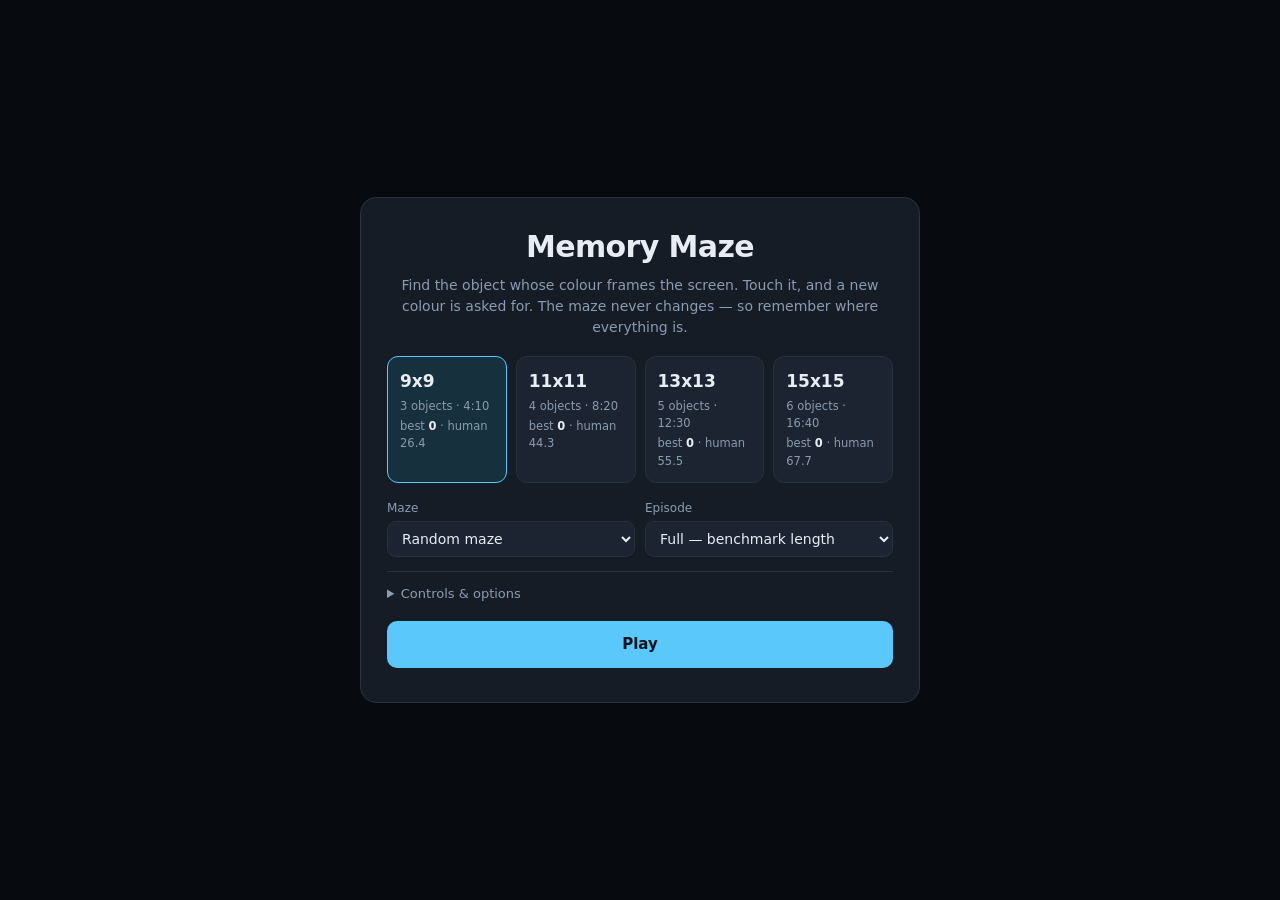
==== web/index.html @ ffc8086f "Memory Maze as a static browser game Port of the Memory Maze 3D navigation task (jurgisp/memory-maze" ====
<!doctype html>
<html lang="en">
<head>
<meta charset="utf-8">
<meta name="viewport" content="width=device-width, initial-scale=1, viewport-fit=cover, user-scalable=no">
<meta name="theme-color" content="#0c1016">
<title>Memory Maze</title>
<link rel="manifest" href="manifest.webmanifest">
<link rel="icon" href="assets/icon.svg" type="image/svg+xml">
<link rel="stylesheet" href="style.css">
</head>
<body>
<canvas id="view"></canvas>
<div id="border" hidden></div>

<div id="hud" hidden>
  <div class="hud-item"><span class="hud-label">find</span><span id="hudSwatch" class="swatch"></span></div>
  <div class="hud-item"><span class="hud-label">score</span><span id="hudScore" class="hud-value">0</span></div>
  <div class="hud-item"><span class="hud-label">time</span><span id="hudTime" class="hud-value">0:00</span></div>
</div>
<canvas id="practiceMap" hidden></canvas>

<div id="loading" class="overlay" hidden><div class="panel"><p>Loading maze…</p></div></div>

<div id="menu" class="overlay">
  <div class="panel wide">
    <h1>Memory Maze</h1>
    <p class="sub">Find the object whose colour frames the screen. Touch it, and a new colour is
      asked for. The maze never changes — so remember where everything is.</p>

    <div id="sizeGrid" class="grid"></div>

    <div class="row">
      <label>Maze
        <select id="levelSelect"></select>
      </label>
      <label>Episode
        <select id="timeSelect">
          <option value="1">Full — benchmark length</option>
          <option value="0.25">Short — quarter length</option>
        </select>
      </label>
    </div>

    <details class="opts">
      <summary>Controls &amp; options</summary>
      <div class="opt"><label><input type="checkbox" id="classicToggle"> Classic controls — forward + turn only, exactly like the RL environment</label></div>
      <div class="opt"><label><input type="checkbox" id="retroToggle"> Agent view — render at 64×64, what the RL agent actually sees</label></div>
      <div class="opt"><label><input type="checkbox" id="practiceToggle"> Practice — show the map while playing (unranked)</label></div>
      <div class="opt"><label><input type="checkbox" id="invertToggle"> Invert mouse Y</label></div>
      <div class="opt"><label>Mouse sensitivity <input type="range" id="sensRange" min="0.3" max="2.5" step="0.1"></label></div>
      <p class="keys"><b>W A S D</b> move · <b>mouse</b> look · <b>← →</b> turn · <b>Esc</b> pause · on a phone: left half to move, right half to look</p>
    </details>

    <button id="startBtn" class="primary">Play</button>
    <p id="menuError" class="error" hidden></p>
  </div>
</div>

<div id="pause" class="overlay" hidden>
  <div class="panel">
    <h2>Paused</h2>
    <button id="resumeBtn" class="primary">Resume</button>
    <button id="quitBtn">Give up</button>
  </div>
</div>

<div id="end" class="overlay" hidden>
  <div class="panel wide">
    <h2 id="endTitle">Time</h2>
    <p class="score"><span id="endScore">0</span> <span class="score-label">objects found</span></p>
    <p id="endNote" class="sub"></p>
    <canvas id="endMap" class="map"></canvas>
    <p class="sub small">Your route, and where the objects were.</p>
    <div class="row">
      <button id="againBtn" class="primary">Play again</button>
      <button id="endMenuBtn">Change maze</button>
    </div>
  </div>
</div>

<script type="module" src="src/main.js"></script>
</body>
</html>
---- web/style.css ----
:root {
  --bg: #0c1016;
  --panel: #151c26;
  --line: #27313f;
  --text: #e8edf4;
  --muted: #8b9bb0;
  --accent: #5ac8fa;
  color-scheme: dark;
}
* { box-sizing: border-box; }
[hidden] { display: none !important; }
html, body { height: 100%; }
body {
  margin: 0;
  background: var(--bg);
  color: var(--text);
  font: 15px/1.5 ui-sans-serif, system-ui, -apple-system, "Segoe UI", Roboto, sans-serif;
  overflow: hidden;
  -webkit-tap-highlight-color: transparent;
}
body.playing { cursor: none; }

#view {
  position: fixed;
  inset: 0;
  width: 100vw;
  height: 100vh;
  display: block;
  touch-action: none;
}
/* Agent view: the 64x64 square observation, letterboxed instead of stretched. */
#view.retro {
  image-rendering: pixelated;
  inset: auto;
  left: 50%;
  top: 50%;
  width: min(100vw, 100vh);
  height: min(100vw, 100vh);
  transform: translate(-50%, -50%);
}

#border {
  position: fixed;
  inset: 0;
  border: 2.2vmin solid #000;
  pointer-events: none;
  transition: border-color 120ms linear;
}
#border.flash { animation: flash 260ms ease-out; }
/* In agent view the colour border frames the square observation, not the window. */
body.retro #border {
  inset: auto;
  left: 50%;
  top: 50%;
  width: min(100vw, 100vh);
  height: min(100vw, 100vh);
  transform: translate(-50%, -50%);
}
@keyframes flash { from { filter: brightness(3); } to { filter: brightness(1); } }

#hud {
  position: fixed;
  top: max(3.2vmin, env(safe-area-inset-top));
  left: 50%;
  transform: translateX(-50%);
  display: flex;
  gap: 18px;
  padding: 7px 16px;
  background: rgba(10, 14, 20, 0.62);
  border: 1px solid var(--line);
  border-radius: 999px;
  backdrop-filter: blur(6px);
  pointer-events: none;
  font-variant-numeric: tabular-nums;
}
.hud-item { display: flex; align-items: center; gap: 7px; }
.hud-label { color: var(--muted); font-size: 11px; letter-spacing: 0.09em; text-transform: uppercase; }
.hud-value { font-size: 17px; font-weight: 600; }
.swatch { width: 17px; height: 17px; border-radius: 50%; box-shadow: 0 0 0 2px rgba(255,255,255,0.22); }

#practiceMap {
  position: fixed;
  right: 3.2vmin;
  bottom: 3.2vmin;
  width: min(30vw, 230px);
  height: min(30vw, 230px);
  border: 1px solid var(--line);
  border-radius: 10px;
  background: rgba(10, 14, 20, 0.75);
  pointer-events: none;
}

.overlay {
  position: fixed;
  inset: 0;
  display: grid;
  place-items: center;
  padding: 20px;
  background: rgba(7, 10, 14, 0.82);
  backdrop-filter: blur(9px);
  overflow: auto;
  z-index: 10;
}
.panel {
  width: 100%;
  max-width: 420px;
  background: var(--panel);
  border: 1px solid var(--line);
  border-radius: 16px;
  padding: 26px;
  text-align: center;
}
.panel.wide { max-width: 560px; }
h1 { margin: 0 0 6px; font-size: 30px; letter-spacing: -0.02em; }
h2 { margin: 0 0 10px; font-size: 22px; }
.sub { margin: 0 0 18px; color: var(--muted); font-size: 14px; }
.sub.small { font-size: 12.5px; margin-top: 10px; }
.error { color: #ff8b8b; font-size: 13px; }

.grid { display: grid; grid-template-columns: repeat(auto-fit, minmax(118px, 1fr)); gap: 9px; margin-bottom: 16px; }
.card {
  display: flex; flex-direction: column; gap: 3px; align-items: flex-start;
  padding: 12px; border-radius: 11px; cursor: pointer; text-align: left;
  background: #1b2430; border: 1px solid var(--line); color: var(--text);
  font: inherit;
}
.card:hover { border-color: #3c4b5e; }
.card.on { border-color: var(--accent); background: #17303d; }
.card-size { font-size: 17px; font-weight: 650; }
.card-meta, .card-stat { font-size: 11.5px; color: var(--muted); }
.card-stat b { color: var(--text); }

.row { display: flex; gap: 10px; flex-wrap: wrap; justify-content: center; margin-bottom: 14px; }
.row label { flex: 1 1 180px; text-align: left; font-size: 12px; color: var(--muted); }
select, input[type=range] { width: 100%; margin-top: 4px; }
select {
  padding: 8px 10px; border-radius: 9px; background: #1b2430;
  color: var(--text); border: 1px solid var(--line); font: inherit; font-size: 14px;
}

.opts { text-align: left; margin-bottom: 18px; border-top: 1px solid var(--line); padding-top: 12px; }
summary { cursor: pointer; color: var(--muted); font-size: 13px; }
.opt { margin: 10px 0; font-size: 13.5px; }
.opt label { display: flex; align-items: center; gap: 9px; }
.opt input[type=range] { flex: 1; }
.keys { color: var(--muted); font-size: 12.5px; }

button {
  padding: 11px 20px; border-radius: 10px; font: inherit; font-weight: 600; cursor: pointer;
  background: #202b39; color: var(--text); border: 1px solid var(--line);
}
button:hover { border-color: #46586e; }
button.primary { background: var(--accent); color: #06131b; border-color: transparent; }
button.primary:hover { filter: brightness(1.08); }
#startBtn, #resumeBtn { width: 100%; margin-bottom: 8px; }
#quitBtn { width: 100%; }

.score { margin: 4px 0 10px; font-size: 54px; font-weight: 700; line-height: 1; }
.score-label { font-size: 14px; font-weight: 400; color: var(--muted); }
.map { width: 100%; aspect-ratio: 1; max-height: 46vh; border-radius: 11px; background: #0c1016; border: 1px solid var(--line); }
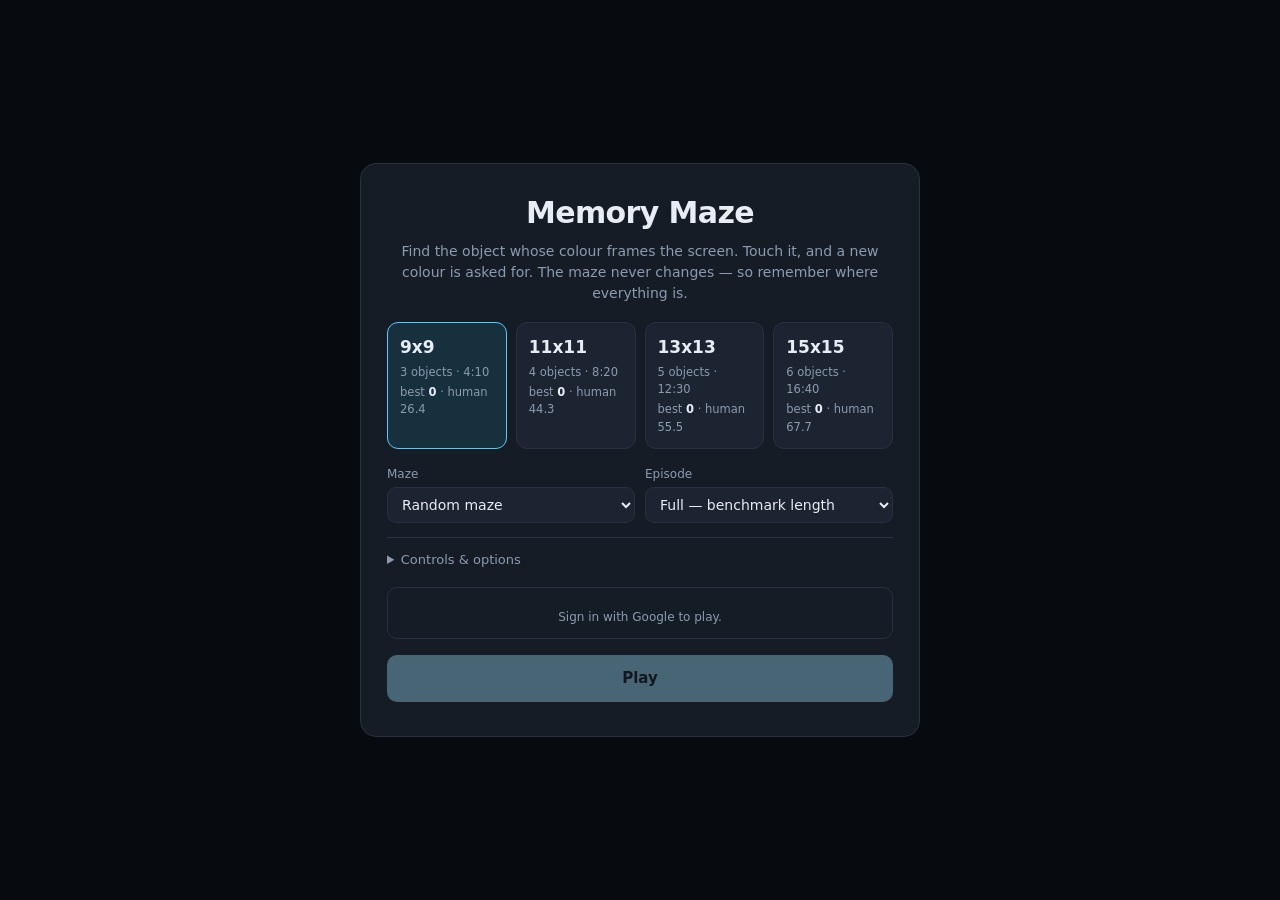
==== commit f8967146: "Add Google OAuth sign-in, 1:1 aspect ratio, ball pass-through, and Apps Script logging" ====
--- a/web/index.html
+++ b/web/index.html
@@ -8,6 +8,7 @@
 <link rel="manifest" href="manifest.webmanifest">
 <link rel="icon" href="assets/icon.svg" type="image/svg+xml">
 <link rel="stylesheet" href="style.css">
+<script src="https://accounts.google.com/gsi/client" async defer></script>
 </head>
 <body>
 <canvas id="view"></canvas>
@@ -52,6 +53,15 @@
       <p class="keys"><b>W A S D</b> move · <b>mouse</b> look · <b>← →</b> turn · <b>Esc</b> pause · on a phone: left half to move, right half to look</p>
     </details>
 
+    <div id="authSection" class="auth-section">
+      <div id="g_id_signin"></div>
+      <div id="playerInfo" class="player-info" hidden>
+        <span id="playerGreeting"></span>
+        <button id="signOutBtn" class="subtle-btn" type="button">Sign out</button>
+      </div>
+      <p id="authNote" class="auth-note">Sign in with Google to play.</p>
+    </div>
+
     <button id="startBtn" class="primary">Play</button>
     <p id="menuError" class="error" hidden></p>
   </div>
--- a/web/style.css
+++ b/web/style.css
@@ -22,40 +22,31 @@
 
 #view {
   position: fixed;
-  inset: 0;
-  width: 100vw;
-  height: 100vh;
-  display: block;
-  touch-action: none;
-}
-/* Agent view: the 64x64 square observation, letterboxed instead of stretched. */
-#view.retro {
-  image-rendering: pixelated;
-  inset: auto;
   left: 50%;
   top: 50%;
   width: min(100vw, 100vh);
   height: min(100vw, 100vh);
   transform: translate(-50%, -50%);
+  display: block;
+  touch-action: none;
+}
+/* Agent view: 64x64 pixelated square */
+#view.retro {
+  image-rendering: pixelated;
 }
 
 #border {
   position: fixed;
-  inset: 0;
+  left: 50%;
+  top: 50%;
+  width: min(100vw, 100vh);
+  height: min(100vw, 100vh);
+  transform: translate(-50%, -50%);
   border: 2.2vmin solid #000;
   pointer-events: none;
   transition: border-color 120ms linear;
 }
 #border.flash { animation: flash 260ms ease-out; }
-/* In agent view the colour border frames the square observation, not the window. */
-body.retro #border {
-  inset: auto;
-  left: 50%;
-  top: 50%;
-  width: min(100vw, 100vh);
-  height: min(100vw, 100vh);
-  transform: translate(-50%, -50%);
-}
 @keyframes flash { from { filter: brightness(3); } to { filter: brightness(1); } }
 
 #hud {
@@ -152,8 +143,45 @@
 button:hover { border-color: #46586e; }
 button.primary { background: var(--accent); color: #06131b; border-color: transparent; }
 button.primary:hover { filter: brightness(1.08); }
+button:disabled { opacity: 0.45; cursor: not-allowed; filter: grayscale(0.5); }
 #startBtn, #resumeBtn { width: 100%; margin-bottom: 8px; }
 #quitBtn { width: 100%; }
+
+.auth-section {
+  display: flex;
+  flex-direction: column;
+  align-items: center;
+  gap: 8px;
+  margin: 14px 0 16px;
+  padding: 12px;
+  border-radius: 10px;
+  background: #141c26;
+  border: 1px solid var(--line);
+}
+.player-info {
+  display: flex;
+  align-items: center;
+  justify-content: space-between;
+  width: 100%;
+  font-size: 13.5px;
+}
+.auth-note {
+  font-size: 12px;
+  color: var(--muted);
+  margin: 0;
+}
+.subtle-btn {
+  padding: 4px 10px;
+  font-size: 12px;
+  background: transparent;
+  border: 1px solid var(--line);
+  color: var(--muted);
+  border-radius: 6px;
+}
+.subtle-btn:hover {
+  color: var(--text);
+  border-color: #46586e;
+}
 
 .score { margin: 4px 0 10px; font-size: 54px; font-weight: 700; line-height: 1; }
 .score-label { font-size: 14px; font-weight: 400; color: var(--muted); }
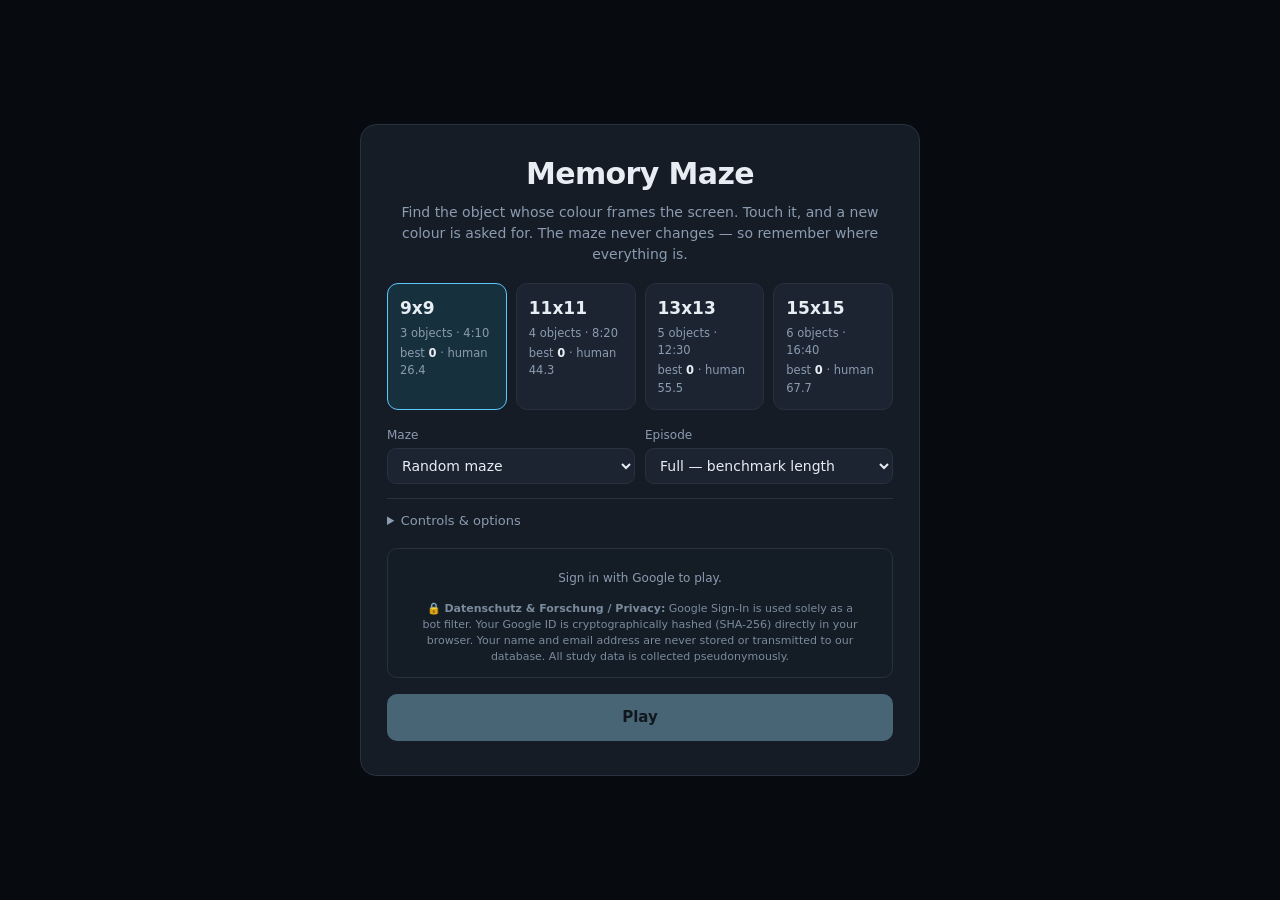
==== commit ff14a8f4: "Add SHA-256 pseudonymization and GDPR privacy notice" ====
--- a/web/index.html
+++ b/web/index.html
@@ -60,6 +60,9 @@
         <button id="signOutBtn" class="subtle-btn" type="button">Sign out</button>
       </div>
       <p id="authNote" class="auth-note">Sign in with Google to play.</p>
+      <p class="privacy-note">
+        🔒 <b>Datenschutz &amp; Forschung / Privacy:</b> Google Sign-In is used solely as a bot filter. Your Google ID is cryptographically hashed (SHA-256) directly in your browser. Your name and email address are never stored or transmitted to our database. All study data is collected pseudonymously.
+      </p>
     </div>
 
     <button id="startBtn" class="primary">Play</button>
--- a/web/style.css
+++ b/web/style.css
@@ -170,6 +170,14 @@
   color: var(--muted);
   margin: 0;
 }
+.privacy-note {
+  font-size: 11px;
+  line-height: 1.45;
+  color: #7b8b9e;
+  text-align: center;
+  margin: 6px 0 0;
+  max-width: 440px;
+}
 .subtle-btn {
   padding: 4px 10px;
   font-size: 12px;
